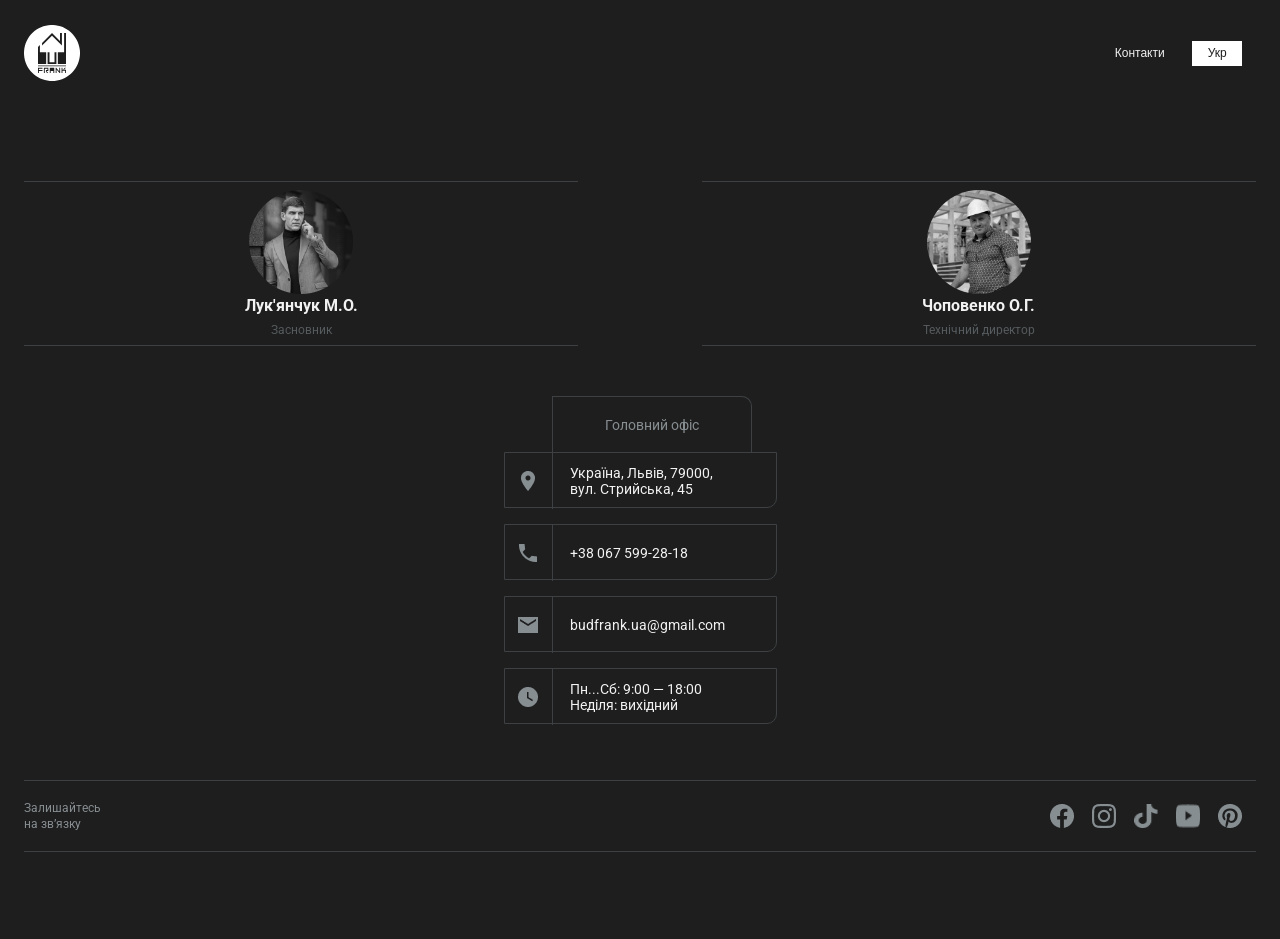
==== contact.html @ a81f270e "first" ====
<!DOCTYPE html>
<html lang="en">

  <head class="page">
    <meta charset="UTF-8">
    <meta http-equiv="X-UA-Compatible" content="IE=edge">
    <meta name="viewport" content="width=device-width, initial-scale=1.0">
    <link rel="stylesheet" href="styles/style.css">
    <link rel="preconnect" href="https://fonts.googleapis.com">
    <link rel="preconnect" href="https://fonts.gstatic.com" crossorigin>
    <link href="https://fonts.googleapis.com/css2?family=Roboto:wght@400;700&display=swap" rel="stylesheet">
    <title>Контакти</title>
  </head>

  <body class="page__body">
    <header class="header">
      <div class="container">
        <div class="header__content">
          <a href="/" class="header__logo header__logo--cont"></a>
          <div class="header__sub">
            <a href="./contact.html" class="header__contact header__contact--cont">
              Контакти
            </a>
            <select class="header__lang lang header__lang--cont">
              <option class="ukr" value="Укр">Укр</option>
              <option value="Рус">Рус</option>
              <option value="Eng">Eng</option>
              <option value="Нем">Нем</option>
              <option value="Исп">Исп</option>
            </select>
          </div>


        </div>
      </div>
    </header>

    <section class="page__content">
      <div class="container">
        <div class="content">
          <article class="content__left left">
            <div class="left__founder">
              <img src="/images/founder.png" class="left__image" alt="Лук'янчук М.О.">
              <div class="left__name">
                Лук'янчук М.О.
              </div>
              <div class="left__pos">
                Засновник
              </div>
            </div>
            <div class="left__boss">
              <img src="/images/boss.png" class="left__image" alt="Чоповенко О.Г.">
              <div class="left__name">
                Чоповенко О.Г.
              </div>
              <div class="left__pos">
                Технічний директор
              </div>
            </div>
          </article>
          <article class="content__right right">
            <div class="right__el right__el--title">
              <div class="right__icon right__icon--empty"></div>
              <div class="right__text right__text--title">
                Головний офіс
              </div>
            </div>
            <div class="right__el">
              <div class="right__icon right__icon--adr"></div>
              <a target="_blank" href="https://goo.gl/maps/V3TYuT43XSTMpSrF6" class="right__text">
                Україна, Львів, 79000,<br>
                вул. Стрийська, 45
              </a>
            </div>
            <div class="right__el">
              <div class="right__icon right__icon--tel"></div>
              <a href="tel:+380675992818" class="right__text">
                +38 067 599-28-18
              </a>
            </div>
            <div class="right__el">
              <div class="right__icon right__icon--email"></div>
              <a href="mailto:budfrank.ua@gmail.com" class="right__text">
                budfrank.ua@gmail.com
              </a>
            </div>
            <div class="right__el">
              <div class="right__icon right__icon--clock"></div>
              <div class="right__text">
                Пн...Сб: 9:00 — 18:00 <br>
                Неділя: вихідний
              </div>
            </div>
          </article>
        </div>
      </div>
    </section>

    <footer class="page__footer footer">
      <div class="container">
        <div class="footer__wrapper">
          <div class="footer__content">
            <div class="footer__text">
              Залишайтесь <br>
              на зв’язку
            </div>
            <div class="footer__icons">
              <a href="https://www.facebook.com/profile.php?id=100092285056429" target="_blank"
                style="text-decoration: none;">
                <img src="images/icon/facebook.png" alt="facebook" class="footer__icon">
              </a>
              <a href="https://www.instagram.com/budfrank.ua/" target="_blank" style="text-decoration: none;">
                <img src="images/icon/inst.png" alt="instagram" class="footer__icon">
              </a>
              <a href="https://www.tiktok.com/@budfrank.ua" target="_blank" style="text-decoration: none;">
                <img src="images/icon/tt.png" alt="tiktok" class="footer__icon">
              </a>
              <a href="https://www.youtube.com/@BUDFRANK/about" target="_blank" style="text-decoration: none;">
                <img src="images/icon/yt.png" alt="youtube" class="footer__icon">
              </a>
              <a href="https://ru.pinterest.com/bud_frank/" target="_blank" style="text-decoration: none;">
                <img src="images/icon/pint.png" alt="pinterest" class="footer__icon">
              </a>
            </div>
          </div>
        </div>
      </div>
    </footer>
  </body>

</html>
---- styles/style.css ----
* {
  padding: 0;
  margin: 0;
  box-sizing: border-box;
}

.page__body {
  background-color: #1E1E1E;
  font-family: "Roboto", sans-serif;
}
.page__header {
  padding-top: 25px;
  margin-bottom: 40px;
}
@media (min-width: 1362px) {
  .page__header {
    margin-bottom: 55px;
  }
}
.page__footer {
  margin-bottom: 87px;
}

.container {
  margin: 0 auto;
  padding: 0 24px;
}
@media (min-width: 1362px) {
  .container {
    padding: 0 120px;
  }
}
@media (min-width: 1920px) {
  .container {
    padding: 0 160px;
  }
}

.content__left {
  margin-bottom: 50px;
}
.content__right {
  margin-bottom: 56px;
}
@media (min-width: 1362px) {
  .content {
    display: flex;
    justify-content: space-between;
    gap: 5%;
  }
  .content__left {
    position: relative;
    top: 65px;
  }
}
@media (min-width: 1920px) {
  .content__left {
    top: 105px;
  }
}

.left {
  width: 100%;
  display: flex;
  justify-content: space-between;
}
.left__founder {
  width: 45%;
  height: 165px;
  border-bottom: 1px #3D4143 solid;
  border-top: 1px #3D4143 solid;
  padding: 8px 0;
  display: flex;
  flex-direction: column;
  align-items: center;
  justify-content: space-around;
}
@media (min-width: 1362px) {
  .left__founder {
    height: 330px;
  }
}
@media (min-width: 1920px) {
  .left__founder {
    height: 512px;
  }
}
.left__boss {
  width: 45%;
  height: 165px;
  border-bottom: 1px #3D4143 solid;
  border-top: 1px #3D4143 solid;
  padding: 8px 0;
  display: flex;
  flex-direction: column;
  align-items: center;
  justify-content: space-around;
}
@media (min-width: 1362px) {
  .left__boss {
    height: 330px;
  }
}
@media (min-width: 1920px) {
  .left__boss {
    height: 512px;
  }
}
.left__image {
  width: 104px;
  height: 104px;
  border-radius: 50%;
}
@media (min-width: 1362px) {
  .left__image {
    width: 208px;
    height: 208px;
  }
}
@media (min-width: 1920px) {
  .left__image {
    width: 345px;
    height: 345px;
  }
}
.left__name {
  font-size: 16px;
  line-height: 24px;
  font-weight: 700;
  color: #F2F2F3;
}
@media (min-width: 1362px) {
  .left__name {
    font-size: 24px;
  }
}
.left__pos {
  font-size: 12px;
  line-height: 24px;
  font-weight: 400;
  color: #555B5E;
}
@media (min-width: 1362px) {
  .left__pos {
    font-size: 16px;
  }
}
@media (min-width: 1920px) {
  .left__pos {
    position: relative;
    top: -20px;
  }
}

.right {
  width: 100%;
}
.right__el {
  margin: 0 auto;
  border: 1px solid #3D4143;
  border-radius: 0 0 10px 0;
  display: flex;
  width: 273px;
  height: 56px;
  margin-bottom: 16px;
}
.right__el--title {
  margin-bottom: 0;
  border: none;
}
@media (min-width: 1362px) {
  .right__el {
    margin: none;
    height: 65px;
    width: 100%;
    margin-bottom: 25px;
  }
  .right__el--title {
    margin-bottom: 0;
  }
}
@media (min-width: 1920px) {
  .right__el {
    height: 105px;
  }
}
.right__icon {
  width: 60px;
  height: 56px;
  background-position: center;
  background-repeat: no-repeat;
  border-right: 1px solid #3D4143;
}
.right__icon--empty {
  border: none;
}
@media (min-width: 1362px) {
  .right__icon {
    height: 65px;
    width: 65px;
  }
}
@media (min-width: 1920px) {
  .right__icon {
    width: 105px;
    height: 105px;
  }
}
.right__icon--adr {
  background-image: url(../images/icon/adr.png);
}
.right__icon--tel {
  background-image: url(../images/icon/phone.png);
}
.right__icon--email {
  background-image: url(../images/icon/email.png);
}
.right__icon--clock {
  background-image: url(../images/icon/clock.png);
}
.right__text {
  display: flex;
  align-items: center;
  padding-left: 17px;
  height: 56px;
  width: 100%;
  font-size: 14px;
  font-weight: 400;
  text-decoration: none;
  color: #F2F2F3;
}
@media (min-width: 1362px) {
  .right__text {
    height: 65px;
    padding-left: 20px;
  }
}
@media (min-width: 1920px) {
  .right__text {
    padding-left: 30px;
    height: 105px;
    font-size: 16px;
  }
}
.right__text--title {
  color: #878E92;
  border: 1px solid #3D4143;
  border-bottom: none;
  border-radius: 0 10px 0 0;
  width: 200px;
  justify-content: center;
  padding: 0;
  position: relative;
  left: -12px;
}
@media (min-width: 1362px) {
  .right__text--title {
    height: 65px;
    left: -6px;
  }
}
@media (min-width: 1920px) {
  .right__text--title {
    width: 275px;
    height: 105px;
    left: -14px;
    font-size: 16px;
  }
}

.footer__content {
  padding: 19px 0;
  display: flex;
  align-items: center;
  justify-content: space-between;
  border-top: 1px solid #3D4143;
  border-bottom: 1px solid #3D4143;
}
@media (min-width: 1362px) {
  .footer__content {
    width: 352px;
    position: relative;
    left: 63%;
  }
}
.footer__text {
  color: #878E92;
  font-size: 12px;
  line-height: 16px;
}
@media (min-width: 1362px) {
  .footer__text {
    font-size: 14px;
  }
}
.footer__icons {
  height: 24px;
}
.footer__icon {
  margin-right: 14px;
  width: 24px;
  height: 24px;
}
@media (min-width: 1362px) {
  .footer__icon {
    margin-right: 20px;
  }
}

.slider {
  position: relative;
}

.slick-arrow {
  position: absolute;
  z-index: 10;
  font-size: 0;
}

.slick-arrow.slick-prev {
  display: none !important;
  border: 1px solid #fff;
  width: 30px;
  height: 30px;
  top: 30%;
  right: 5%;
  background: url(../images/call_made.png) 0 0/100% no-repeat;
}
@media (min-width: 1362px) {
  .slick-arrow.slick-prev {
    display: block !important;
    z-index: 999 !important;
  }
}

.slick-arrow.slick-next {
  display: none !important;
  border: 1px solid #fff;
  width: 30px;
  height: 30px;
  right: 5%;
  top: 60%;
  background: url(../images/call_made1.png) 0 0/100% no-repeat;
}
@media (min-width: 1362px) {
  .slick-arrow.slick-next {
    display: block !important;
    z-index: 999 !important;
  }
}

.slick-track {
  display: flex;
}

.slick-list {
  overflow: hidden;
}

.slider-image {
  max-width: 100%;
  height: 100vh;
  background-image: url(../images/slide1.png);
  background-position: center;
  background-size: cover;
  background-repeat: no-repeat;
}

.slider-image-2 {
  max-width: 100%;
  height: 100vh;
  background-image: url(../images/slide1.png);
  background-position: center;
  background-size: cover;
  background-repeat: no-repeat;
}

.slider-image-3 {
  max-width: 100%;
  height: 100vh;
  background-image: url(../images/slide1.png);
  background-position: center;
  background-size: cover;
  background-repeat: no-repeat;
}

.slider-item {
  max-width: 100%;
  height: 100vh;
}

.header {
  padding-top: 25px;
  margin-bottom: 100px;
}
.header__sub {
  font-family: "Inter", sans-serif;
  font-weight: 400;
  width: 155px;
  display: flex;
  justify-content: space-around;
}
.header__content {
  display: flex;
  justify-content: space-between;
  width: 100%;
  height: 56px;
  align-items: center;
}
.header__logo {
  width: 56px;
  height: 56px;
  background-image: url(../images/Vector.svg);
  background-position: center;
  background-size: cover;
}
.header__logo--cont {
  background-image: url(../images/homesvg.svg);
}
@media (min-width: 1362px) {
  .header__logo {
    width: 64px;
    height: 64px;
  }
}
.header__contact {
  line-height: 24px;
  font-size: 12px;
  text-decoration: none;
  color: #1E1E1E;
}
.header__contact--cont {
  color: #F2F2F3;
}
@media (min-width: 1362px) {
  .header__contact {
    font-size: 16px;
    line-height: 32px;
    margin-right: 40px;
  }
}
.header__lang {
  position: relative;
  text-align: center;
  font-size: 12px;
  background-color: #1E1E1E;
  border: none;
  height: 25px;
  width: 50px;
  color: #F2F2F3;
  -webkit-appearance: none;
     -moz-appearance: none;
          appearance: none;
}
.header__lang--cont {
  color: #1E1E1E;
  background-color: #fff;
}
@media (min-width: 1362px) {
  .header__lang {
    width: 100px;
    height: 32px;
  }
}

.contents {
  max-width: 50%;
  z-index: -1;
}
.contents__wrapper-first {
  display: flex;
  flex-direction: column;
  width: 280px;
}
@media (min-width: 1362px) {
  .contents__wrapper-first {
    width: 400px;
  }
}
@media (min-width: 1920px) {
  .contents__wrapper-first {
    width: 650px;
  }
}
.contents__wrapper-second {
  width: 280px;
  display: flex;
  justify-content: space-between;
  align-items: center;
}
@media (min-width: 1362px) {
  .contents__wrapper-second {
    width: 400px;
  }
}
@media (min-width: 1920px) {
  .contents__wrapper-second {
    width: 650px;
  }
}
.contents__subtitle {
  font-family: "Exo 2", sans-serif;
  font-weight: 500;
  font-size: 38px;
  color: #fff;
}
@media (min-width: 1362px) {
  .contents__subtitle {
    font-size: 54px;
  }
}
@media (min-width: 1920px) {
  .contents__subtitle {
    font-size: 72px;
  }
}
.contents__rec {
  width: 50px;
  height: 60px;
  border: 1px solid #fff;
  border-radius: 10px 0 0 0;
}
@media (min-width: 1362px) {
  .contents__rec {
    width: 60px;
    height: 80px;
  }
}
@media (min-width: 1920px) {
  .contents__rec {
    width: 80px;
    height: 115px;
  }
}
.contents__title {
  font-family: "Exo 2", sans-serif;
  font-weight: 900;
  font-size: 49px;
  color: #fff;
  text-transform: uppercase;
  margin-bottom: 20px;
}
@media (min-width: 1362px) {
  .contents__title {
    font-size: 64px;
  }
}
@media (min-width: 1920px) {
  .contents__title {
    font-size: 92px;
  }
}
.contents__text-first {
  width: 200px;
  height: 55px;
  border: 1px solid #fff;
  display: flex;
  align-items: center;
  justify-content: center;
  border-radius: 0 10px 0 0;
  font-family: "Roboto", sans-serif;
  font-weight: 900;
  font-size: 22px;
  color: #fff;
}
@media (min-width: 1362px) {
  .contents__text-first {
    width: 275px;
    height: 75px;
    font-size: 32px;
  }
}
@media (min-width: 1920px) {
  .contents__text-first {
    width: 375px;
    height: 105px;
    font-size: 42px;
  }
}
.contents__text-second {
  height: 123px;
  width: 200px;
  border: 1px solid #fff;
  display: flex;
  align-items: center;
  justify-content: center;
  border-radius: 0 0 10px 0;
  align-self: end;
  font-family: "Roboto", sans-serif;
  font-weight: 500;
  font-size: 12px;
  color: #fff;
}
@media (min-width: 1362px) {
  .contents__text-second {
    width: 275px;
    height: 155px;
    font-size: 16px;
  }
}
@media (min-width: 1920px) {
  .contents__text-second {
    width: 380px;
    height: 215px;
    font-size: 23px;
  }
}
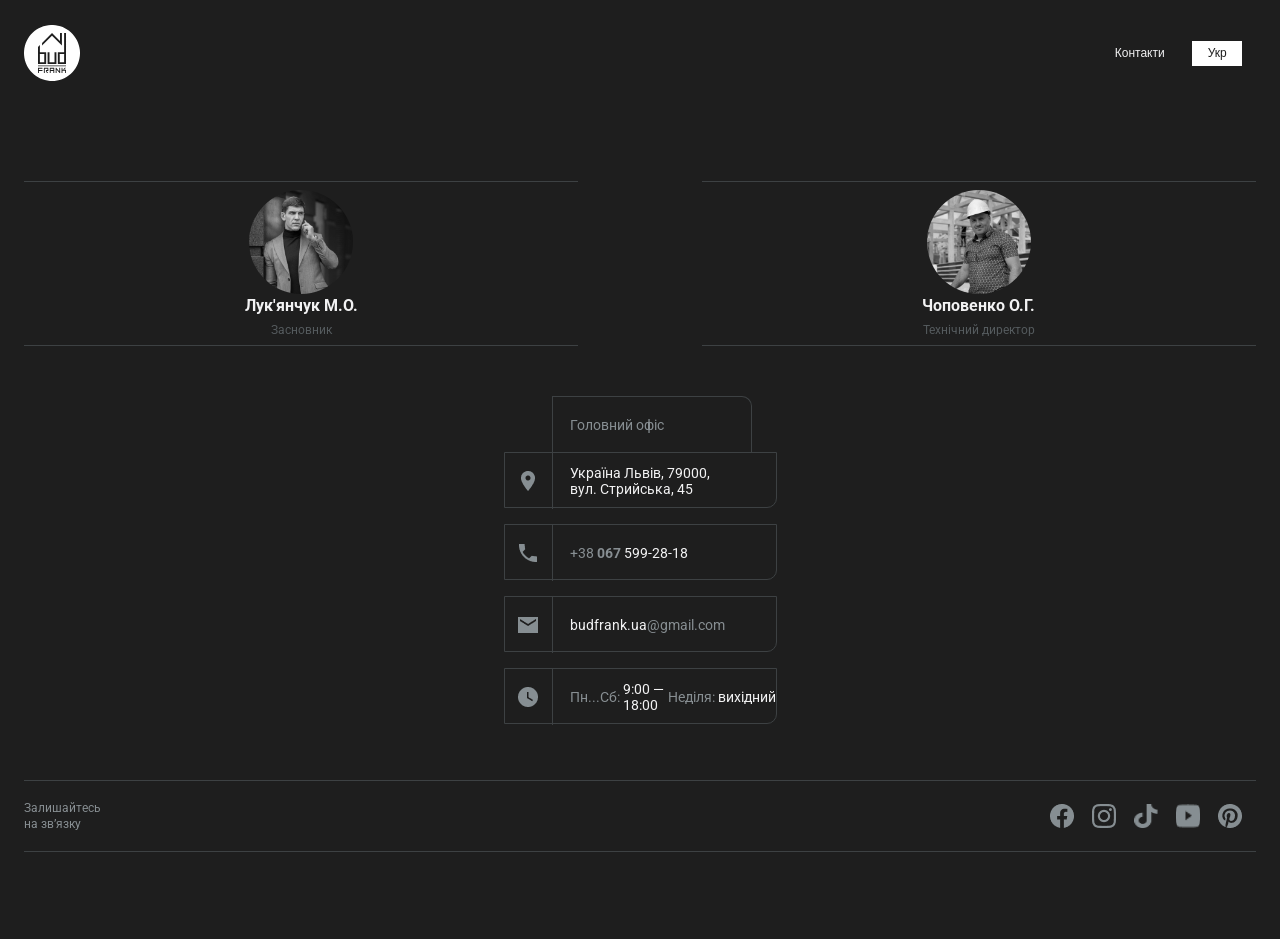
==== commit 839a02f7: "all lang done" ====
--- a/contact.html
+++ b/contact.html
@@ -8,29 +8,30 @@
     <link rel="stylesheet" href="styles/style.css">
     <link rel="preconnect" href="https://fonts.googleapis.com">
     <link rel="preconnect" href="https://fonts.gstatic.com" crossorigin>
+    <link rel="shortcut icon" href="/images/favicon.ico" type="image/x-icon">
     <link href="https://fonts.googleapis.com/css2?family=Roboto:wght@400;700&display=swap" rel="stylesheet">
-    <title>Контакти</title>
+    <title class="a">
+      Контакти
+    </title>
   </head>
 
   <body class="page__body">
     <header class="header">
       <div class="container">
         <div class="header__content">
-          <a href="/" class="header__logo header__logo--cont"></a>
+          <a href="/" class="header__logo header__logo--cont" id="logoC"></a>
           <div class="header__sub">
-            <a href="./contact.html" class="header__contact header__contact--cont">
+            <a href="./contact.html" class="header__contact header__contact--cont lng-contacts" id="contactC">
               Контакти
             </a>
             <select class="header__lang lang header__lang--cont">
-              <option class="ukr" value="Укр">Укр</option>
-              <option value="Рус">Рус</option>
-              <option value="Eng">Eng</option>
-              <option value="Нем">Нем</option>
-              <option value="Исп">Исп</option>
+              <option value="ua" selected>Укр</option>
+              <option value="rus">Рус</option>
+              <option value="en">Eng</option>
+              <option value="de">Нем</option>
+              <option value="sp">Исп</option>
             </select>
           </div>
-
-
         </div>
       </div>
     </header>
@@ -41,19 +42,19 @@
           <article class="content__left left">
             <div class="left__founder">
               <img src="/images/founder.png" class="left__image" alt="Лук'янчук М.О.">
-              <div class="left__name">
+              <div class="left__name lng-name1">
                 Лук'янчук М.О.
               </div>
-              <div class="left__pos">
+              <div class="left__pos lng-status1">
                 Засновник
               </div>
             </div>
             <div class="left__boss">
               <img src="/images/boss.png" class="left__image" alt="Чоповенко О.Г.">
-              <div class="left__name">
+              <div class="left__name lng-name2">
                 Чоповенко О.Г.
               </div>
-              <div class="left__pos">
+              <div class="left__pos lng-status2">
                 Технічний директор
               </div>
             </div>
@@ -61,34 +62,38 @@
           <article class="content__right right">
             <div class="right__el right__el--title">
               <div class="right__icon right__icon--empty"></div>
-              <div class="right__text right__text--title">
+              <div class="right__text right__text--title lng-office">
                 Головний офіс
               </div>
             </div>
             <div class="right__el">
               <div class="right__icon right__icon--adr"></div>
-              <a target="_blank" href="https://goo.gl/maps/V3TYuT43XSTMpSrF6" class="right__text">
-                Україна, Львів, 79000,<br>
-                вул. Стрийська, 45
+              <a target="_blank" href="https://goo.gl/maps/V3TYuT43XSTMpSrF6" class="right__text lng-adress">
+                Україна Львів, 79000,<br> вул. Стрийська, 45
               </a>
             </div>
             <div class="right__el">
               <div class="right__icon right__icon--tel"></div>
               <a href="tel:+380675992818" class="right__text">
-                +38 067 599-28-18
+                <span style="color: #878E92;">+38&#160;</span>
+                <span style="color: #878E92; font-weight: 700">067&#160;</span>
+                599-28-18
               </a>
             </div>
             <div class="right__el">
               <div class="right__icon right__icon--email"></div>
               <a href="mailto:budfrank.ua@gmail.com" class="right__text">
-                budfrank.ua@gmail.com
+                budfrank.ua
+                <span style="color: #878E92;">
+                  @gmail.com
+                </span>
               </a>
             </div>
             <div class="right__el">
               <div class="right__icon right__icon--clock"></div>
               <div class="right__text">
-                Пн...Сб: 9:00 — 18:00 <br>
-                Неділя: вихідний
+                <span style="color: #878E92;">Пн...Сб:&#160;</span>9:00 — 18:00&#160;&#160;&#160;<span
+                  style="color: #878E92;">Неділя:&#160;</span> вихідний
               </div>
             </div>
           </article>
@@ -100,7 +105,7 @@
       <div class="container">
         <div class="footer__wrapper">
           <div class="footer__content">
-            <div class="footer__text">
+            <div class="footer__text lng-message">
               Залишайтесь <br>
               на зв’язку
             </div>
@@ -126,6 +131,8 @@
         </div>
       </div>
     </footer>
+    <script src="arr-cont-tr.js"></script>
+    <script src="main2.js"></script>
   </body>
 
 </html>
--- a/styles/style.css
+++ b/styles/style.css
@@ -248,8 +248,6 @@
   border-bottom: none;
   border-radius: 0 10px 0 0;
   width: 200px;
-  justify-content: center;
-  padding: 0;
   position: relative;
   left: -12px;
 }
@@ -333,6 +331,39 @@
   }
 }
 
+.slick-dots {
+  display: none !important;
+  position: absolute;
+  top: 45%;
+  right: 5%;
+  display: flex;
+  flex-direction: column;
+  align-items: center;
+  justify-content: center;
+}
+@media (min-width: 1362px) {
+  .slick-dots {
+    display: block !important;
+  }
+}
+
+.slick-dots .slick-active button {
+  width: 25px !important;
+  border-color: none;
+  outline: none;
+}
+
+.slick-dots li {
+  list-style: none;
+}
+
+.slick-dots button {
+  font-size: 0;
+  width: 10px;
+  height: 10px;
+  color: #fff;
+}
+
 .slick-arrow.slick-next {
   display: none !important;
   border: 1px solid #fff;
@@ -369,7 +400,7 @@
 .slider-image-2 {
   max-width: 100%;
   height: 100vh;
-  background-image: url(../images/slide1.png);
+  background-image: url(../images/slide2.png);
   background-position: center;
   background-size: cover;
   background-repeat: no-repeat;
@@ -378,7 +409,7 @@
 .slider-image-3 {
   max-width: 100%;
   height: 100vh;
-  background-image: url(../images/slide1.png);
+  background-image: url(../images/slide3.png);
   background-position: center;
   background-size: cover;
   background-repeat: no-repeat;
@@ -410,12 +441,12 @@
 .header__logo {
   width: 56px;
   height: 56px;
-  background-image: url(../images/Vector.svg);
+  background-image: url(../images/logo.png);
   background-position: center;
   background-size: cover;
 }
 .header__logo--cont {
-  background-image: url(../images/homesvg.svg);
+  background-image: url(../images/logo-white.svg);
 }
 @media (min-width: 1362px) {
   .header__logo {
@@ -551,8 +582,9 @@
   }
 }
 .contents__text-first {
-  width: 200px;
-  height: 55px;
+  padding: 10px 20px;
+  width: 250px;
+  min-height: 55px;
   border: 1px solid #fff;
   display: flex;
   align-items: center;
@@ -566,14 +598,14 @@
 @media (min-width: 1362px) {
   .contents__text-first {
     width: 275px;
-    height: 75px;
+    min-height: 75px;
     font-size: 32px;
   }
 }
 @media (min-width: 1920px) {
   .contents__text-first {
     width: 375px;
-    height: 105px;
+    min-height: 105px;
     font-size: 42px;
   }
 }
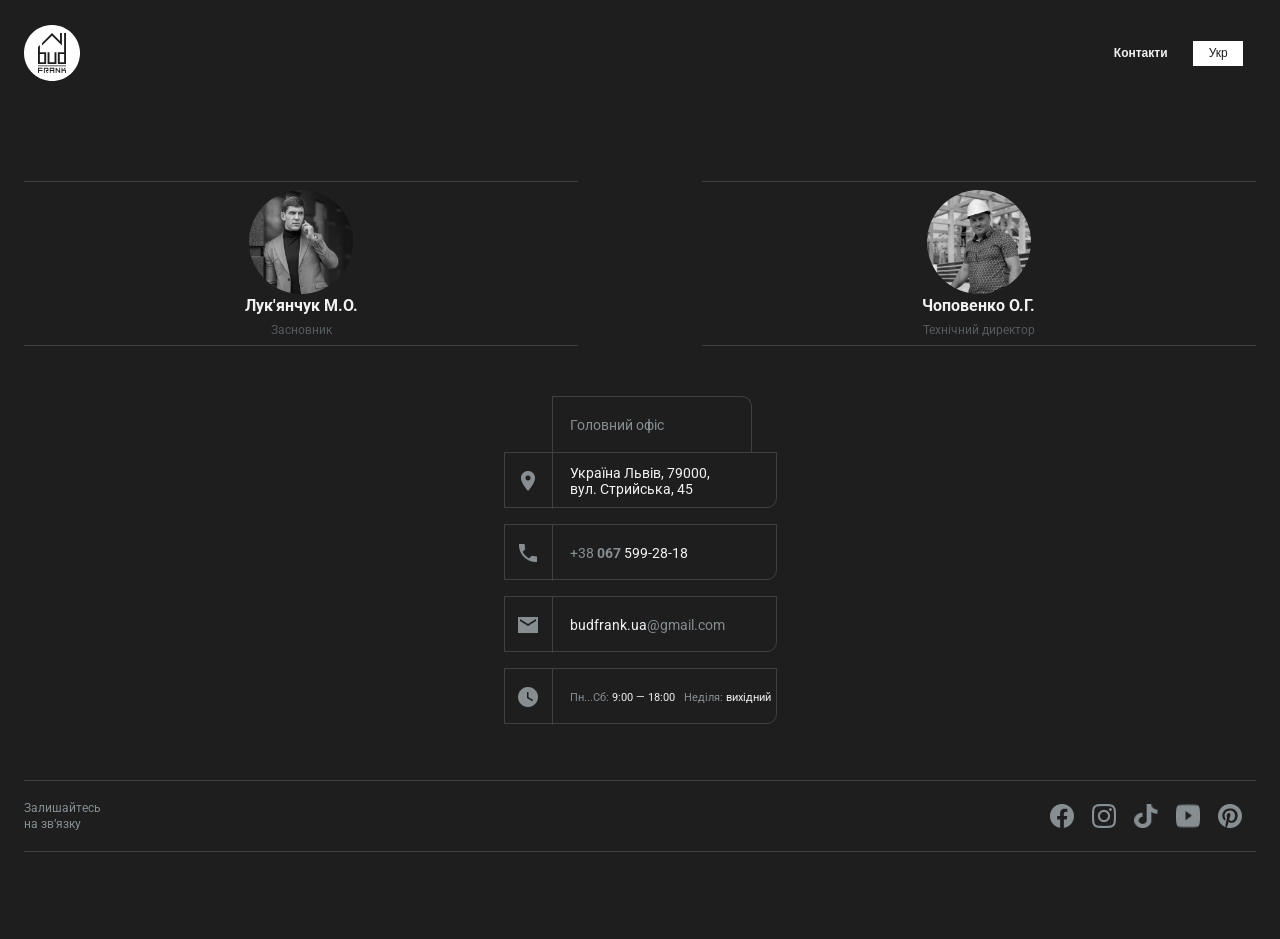
==== commit 512b7186: "all done" ====
--- a/contact.html
+++ b/contact.html
@@ -91,7 +91,7 @@
             </div>
             <div class="right__el">
               <div class="right__icon right__icon--clock"></div>
-              <div class="right__text">
+              <div class="right__text right__text--weekend">
                 <span style="color: #878E92;">Пн...Сб:&#160;</span>9:00 — 18:00&#160;&#160;&#160;<span
                   style="color: #878E92;">Неділя:&#160;</span> вихідний
               </div>
@@ -131,8 +131,8 @@
         </div>
       </div>
     </footer>
-    <script src="arr-cont-tr.js"></script>
-    <script src="main2.js"></script>
+    <script src="js/arr-cont-tr.js"></script>
+    <script src="js/main2.js"></script>
   </body>
 
 </html>
--- a/styles/style.css
+++ b/styles/style.css
@@ -239,6 +239,19 @@
   .right__text {
     padding-left: 30px;
     height: 105px;
+    font-size: 16px;
+  }
+}
+.right__text--weekend {
+  font-size: 11px;
+}
+@media (min-width: 1362px) {
+  .right__text--weekend {
+    font-size: 13px;
+  }
+}
+@media (min-width: 1920px) {
+  .right__text--weekend {
     font-size: 16px;
   }
 }
@@ -380,8 +393,12 @@
   }
 }
 
-.slick-track {
-  display: flex;
+.slider-num {
+  position: absolute;
+  top: 48.5%;
+  right: 8%;
+  color: #fff;
+  font-size: 15px;
 }
 
 .slick-list {
@@ -458,6 +475,7 @@
   line-height: 24px;
   font-size: 12px;
   text-decoration: none;
+  font-weight: 700;
   color: #1E1E1E;
 }
 .header__contact--cont {
@@ -501,11 +519,11 @@
 .contents__wrapper-first {
   display: flex;
   flex-direction: column;
-  width: 280px;
+  min-width: 280px;
 }
 @media (min-width: 1362px) {
   .contents__wrapper-first {
-    width: 400px;
+    width: 500px;
   }
 }
 @media (min-width: 1920px) {
@@ -514,14 +532,14 @@
   }
 }
 .contents__wrapper-second {
-  width: 280px;
+  min-width: 280px;
   display: flex;
   justify-content: space-between;
   align-items: center;
 }
 @media (min-width: 1362px) {
   .contents__wrapper-second {
-    width: 400px;
+    width: 500px;
   }
 }
 @media (min-width: 1920px) {
@@ -550,6 +568,7 @@
   height: 60px;
   border: 1px solid #fff;
   border-radius: 10px 0 0 0;
+  margin-left: 20px;
 }
 @media (min-width: 1362px) {
   .contents__rec {
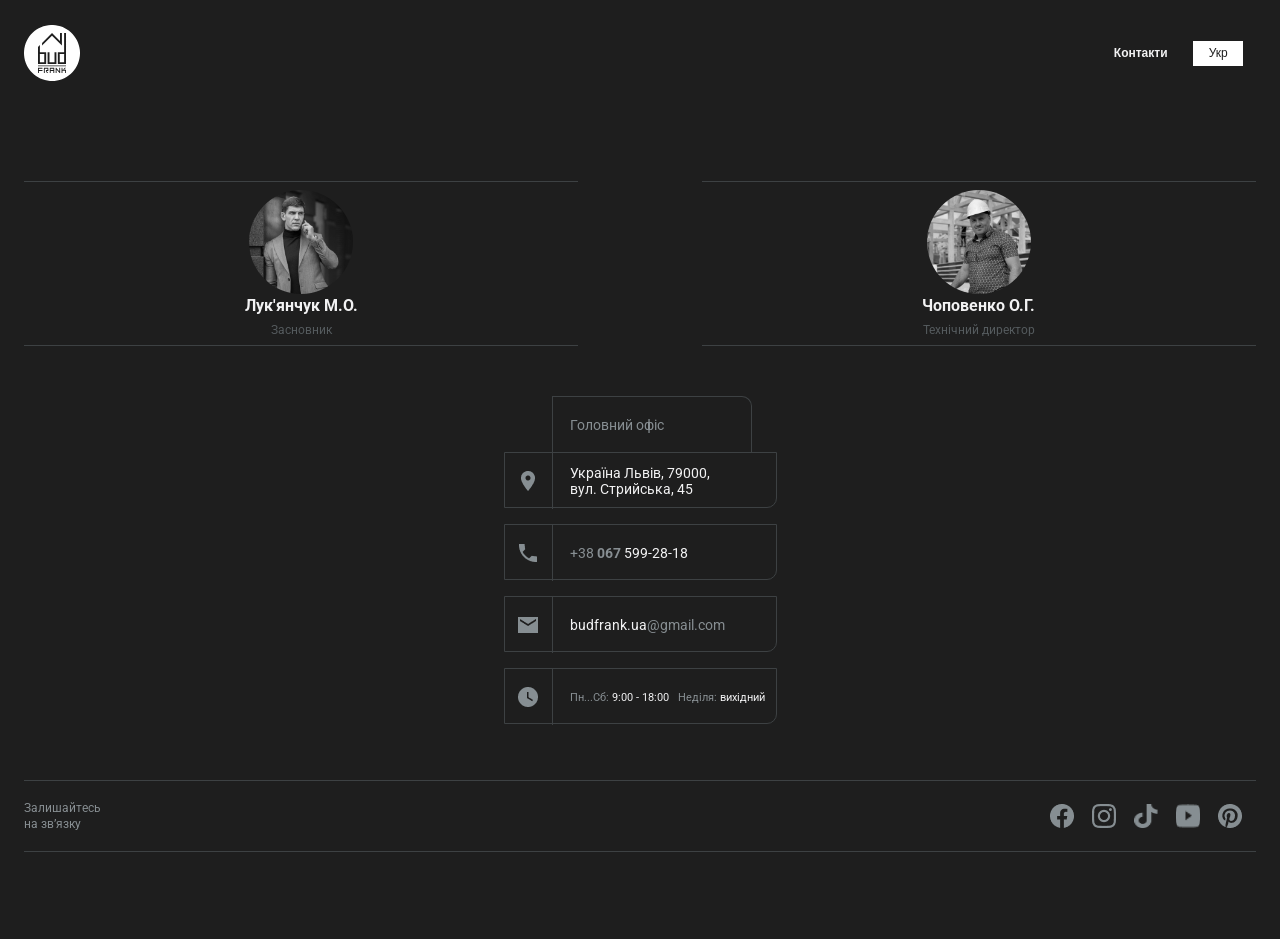
==== commit 303a4137: "add texts" ====
--- a/contact.html
+++ b/contact.html
@@ -28,8 +28,8 @@
               <option value="ua" selected>Укр</option>
               <option value="rus">Рус</option>
               <option value="en">Eng</option>
-              <option value="de">Нем</option>
-              <option value="sp">Исп</option>
+              <option value="de">Deu</option>
+              <option value="sp">Spa</option>
             </select>
           </div>
         </div>
@@ -92,8 +92,9 @@
             <div class="right__el">
               <div class="right__icon right__icon--clock"></div>
               <div class="right__text right__text--weekend">
-                <span style="color: #878E92;">Пн...Сб:&#160;</span>9:00 — 18:00&#160;&#160;&#160;<span
-                  style="color: #878E92;">Неділя:&#160;</span> вихідний
+                <span style="color: #878E92;" class="lng-text1">Пн...Сб:</span>&#160;<span class="lng-text4"> 9:00 —
+                  18:00</span>&#160;&#160;&#160;<span style="color: #878E92;"
+                  class="lng-text2">Неділя:</span>&#160;<span class="lng-text3">вихідний</span>
               </div>
             </div>
           </article>
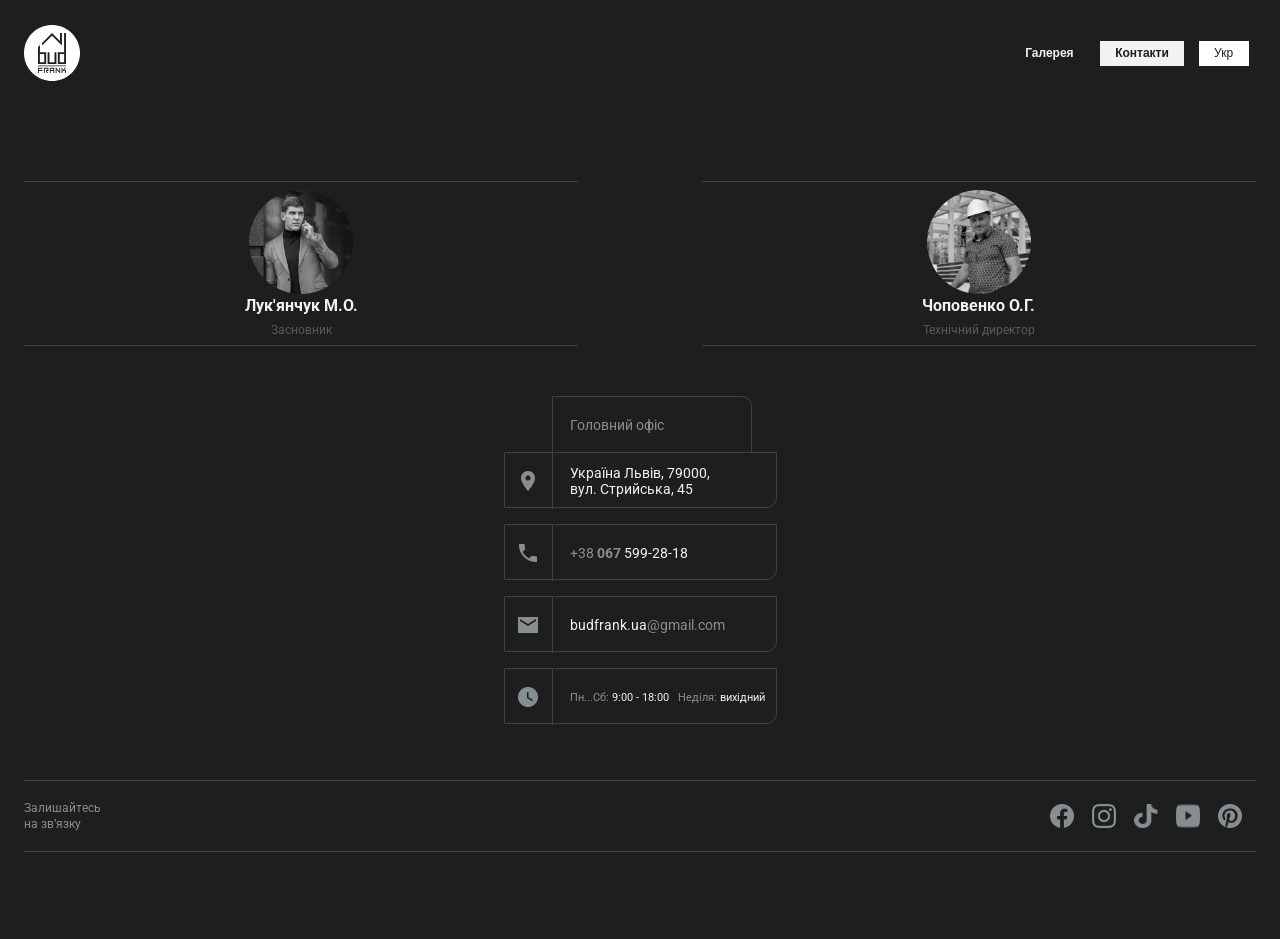
==== commit 1b05473b: "add gallery" ====
--- a/contact.html
+++ b/contact.html
@@ -21,6 +21,9 @@
         <div class="header__content">
           <a href="/" class="header__logo header__logo--cont" id="logoC"></a>
           <div class="header__sub">
+            <a href="./gallery.html" class="header__gallery lng-gallery" id="galleryC">
+              Галерея
+            </a>
             <a href="./contact.html" class="header__contact header__contact--cont lng-contacts" id="contactC">
               Контакти
             </a>
--- a/styles/style.css
+++ b/styles/style.css
@@ -1,3 +1,848 @@
+.grid {
+  display: grid;
+  grid-template: repeat(1, 1fr)/repeat(4, 55px);
+  gap: 16px;
+  justify-content: center;
+}
+@media (min-width: 1362px) {
+  .grid {
+    grid-template: repeat(1, 1fr)/repeat(12, 65px);
+    gap: 31px;
+  }
+}
+@media (min-width: 1920px) {
+  .grid {
+    grid-template: repeat(1, 1fr)/repeat(12, 104px);
+    gap: 32px;
+  }
+}
+.grid--tablet {
+  display: block;
+}
+@media (min-width: 1362px) {
+  .grid--tablet {
+    display: grid;
+  }
+}
+.grid--desktop {
+  display: block;
+}
+@media (min-width: 1920px) {
+  .grid--desktop {
+    display: grid;
+  }
+}
+.grid__item--phone-1-1 {
+  grid-column: 1/2;
+}
+.grid__item--phone-1-2 {
+  grid-column: 1/3;
+}
+.grid__item--phone-1-3 {
+  grid-column: 1/4;
+}
+.grid__item--phone-1-4 {
+  grid-column: 1/5;
+}
+.grid__item--phone-2-2 {
+  grid-column: 2/3;
+}
+.grid__item--phone-2-3 {
+  grid-column: 2/4;
+}
+.grid__item--phone-2-4 {
+  grid-column: 2/5;
+}
+.grid__item--phone-3-3 {
+  grid-column: 3/4;
+}
+.grid__item--phone-3-4 {
+  grid-column: 3/5;
+}
+.grid__item--phone-4-4 {
+  grid-column: 4/5;
+}
+@media (min-width: 1362px) {
+  .grid__item--tablet-1-1 {
+    grid-column: 1/2;
+  }
+}
+@media (min-width: 1362px) {
+  .grid__item--tablet-1-2 {
+    grid-column: 1/3;
+  }
+}
+@media (min-width: 1362px) {
+  .grid__item--tablet-1-3 {
+    grid-column: 1/4;
+  }
+}
+@media (min-width: 1362px) {
+  .grid__item--tablet-1-4 {
+    grid-column: 1/5;
+  }
+}
+@media (min-width: 1362px) {
+  .grid__item--tablet-1-5 {
+    grid-column: 1/6;
+  }
+}
+@media (min-width: 1362px) {
+  .grid__item--tablet-1-6 {
+    grid-column: 1/7;
+  }
+}
+@media (min-width: 1362px) {
+  .grid__item--tablet-1-7 {
+    grid-column: 1/8;
+  }
+}
+@media (min-width: 1362px) {
+  .grid__item--tablet-1-8 {
+    grid-column: 1/9;
+  }
+}
+@media (min-width: 1362px) {
+  .grid__item--tablet-1-9 {
+    grid-column: 1/10;
+  }
+}
+@media (min-width: 1362px) {
+  .grid__item--tablet-1-10 {
+    grid-column: 1/11;
+  }
+}
+@media (min-width: 1362px) {
+  .grid__item--tablet-1-11 {
+    grid-column: 1/12;
+  }
+}
+@media (min-width: 1362px) {
+  .grid__item--tablet-1-12 {
+    grid-column: 1/13;
+  }
+}
+@media (min-width: 1362px) {
+  .grid__item--tablet-2-2 {
+    grid-column: 2/3;
+  }
+}
+@media (min-width: 1362px) {
+  .grid__item--tablet-2-3 {
+    grid-column: 2/4;
+  }
+}
+@media (min-width: 1362px) {
+  .grid__item--tablet-2-4 {
+    grid-column: 2/5;
+  }
+}
+@media (min-width: 1362px) {
+  .grid__item--tablet-2-5 {
+    grid-column: 2/6;
+  }
+}
+@media (min-width: 1362px) {
+  .grid__item--tablet-2-6 {
+    grid-column: 2/7;
+  }
+}
+@media (min-width: 1362px) {
+  .grid__item--tablet-2-7 {
+    grid-column: 2/8;
+  }
+}
+@media (min-width: 1362px) {
+  .grid__item--tablet-2-8 {
+    grid-column: 2/9;
+  }
+}
+@media (min-width: 1362px) {
+  .grid__item--tablet-2-9 {
+    grid-column: 2/10;
+  }
+}
+@media (min-width: 1362px) {
+  .grid__item--tablet-2-10 {
+    grid-column: 2/11;
+  }
+}
+@media (min-width: 1362px) {
+  .grid__item--tablet-2-11 {
+    grid-column: 2/12;
+  }
+}
+@media (min-width: 1362px) {
+  .grid__item--tablet-2-12 {
+    grid-column: 2/13;
+  }
+}
+@media (min-width: 1362px) {
+  .grid__item--tablet-3-3 {
+    grid-column: 3/4;
+  }
+}
+@media (min-width: 1362px) {
+  .grid__item--tablet-3-4 {
+    grid-column: 3/5;
+  }
+}
+@media (min-width: 1362px) {
+  .grid__item--tablet-3-5 {
+    grid-column: 3/6;
+  }
+}
+@media (min-width: 1362px) {
+  .grid__item--tablet-3-6 {
+    grid-column: 3/7;
+  }
+}
+@media (min-width: 1362px) {
+  .grid__item--tablet-3-7 {
+    grid-column: 3/8;
+  }
+}
+@media (min-width: 1362px) {
+  .grid__item--tablet-3-8 {
+    grid-column: 3/9;
+  }
+}
+@media (min-width: 1362px) {
+  .grid__item--tablet-3-9 {
+    grid-column: 3/10;
+  }
+}
+@media (min-width: 1362px) {
+  .grid__item--tablet-3-10 {
+    grid-column: 3/11;
+  }
+}
+@media (min-width: 1362px) {
+  .grid__item--tablet-3-11 {
+    grid-column: 3/12;
+  }
+}
+@media (min-width: 1362px) {
+  .grid__item--tablet-3-12 {
+    grid-column: 3/13;
+  }
+}
+@media (min-width: 1362px) {
+  .grid__item--tablet-4-4 {
+    grid-column: 4/5;
+  }
+}
+@media (min-width: 1362px) {
+  .grid__item--tablet-4-5 {
+    grid-column: 4/6;
+  }
+}
+@media (min-width: 1362px) {
+  .grid__item--tablet-4-6 {
+    grid-column: 4/7;
+  }
+}
+@media (min-width: 1362px) {
+  .grid__item--tablet-4-7 {
+    grid-column: 4/8;
+  }
+}
+@media (min-width: 1362px) {
+  .grid__item--tablet-4-8 {
+    grid-column: 4/9;
+  }
+}
+@media (min-width: 1362px) {
+  .grid__item--tablet-4-9 {
+    grid-column: 4/10;
+  }
+}
+@media (min-width: 1362px) {
+  .grid__item--tablet-4-10 {
+    grid-column: 4/11;
+  }
+}
+@media (min-width: 1362px) {
+  .grid__item--tablet-4-11 {
+    grid-column: 4/12;
+  }
+}
+@media (min-width: 1362px) {
+  .grid__item--tablet-4-12 {
+    grid-column: 4/13;
+  }
+}
+@media (min-width: 1362px) {
+  .grid__item--tablet-5-5 {
+    grid-column: 5/6;
+  }
+}
+@media (min-width: 1362px) {
+  .grid__item--tablet-5-6 {
+    grid-column: 5/7;
+  }
+}
+@media (min-width: 1362px) {
+  .grid__item--tablet-5-7 {
+    grid-column: 5/8;
+  }
+}
+@media (min-width: 1362px) {
+  .grid__item--tablet-5-8 {
+    grid-column: 5/9;
+  }
+}
+@media (min-width: 1362px) {
+  .grid__item--tablet-5-9 {
+    grid-column: 5/10;
+  }
+}
+@media (min-width: 1362px) {
+  .grid__item--tablet-5-10 {
+    grid-column: 5/11;
+  }
+}
+@media (min-width: 1362px) {
+  .grid__item--tablet-5-11 {
+    grid-column: 5/12;
+  }
+}
+@media (min-width: 1362px) {
+  .grid__item--tablet-5-12 {
+    grid-column: 5/13;
+  }
+}
+@media (min-width: 1362px) {
+  .grid__item--tablet-6-6 {
+    grid-column: 6/7;
+  }
+}
+@media (min-width: 1362px) {
+  .grid__item--tablet-6-7 {
+    grid-column: 6/8;
+  }
+}
+@media (min-width: 1362px) {
+  .grid__item--tablet-6-8 {
+    grid-column: 6/9;
+  }
+}
+@media (min-width: 1362px) {
+  .grid__item--tablet-6-9 {
+    grid-column: 6/10;
+  }
+}
+@media (min-width: 1362px) {
+  .grid__item--tablet-6-10 {
+    grid-column: 6/11;
+  }
+}
+@media (min-width: 1362px) {
+  .grid__item--tablet-6-11 {
+    grid-column: 6/12;
+  }
+}
+@media (min-width: 1362px) {
+  .grid__item--tablet-6-12 {
+    grid-column: 6/13;
+  }
+}
+@media (min-width: 1362px) {
+  .grid__item--tablet-7-7 {
+    grid-column: 7/8;
+  }
+}
+@media (min-width: 1362px) {
+  .grid__item--tablet-7-8 {
+    grid-column: 7/9;
+  }
+}
+@media (min-width: 1362px) {
+  .grid__item--tablet-7-9 {
+    grid-column: 7/10;
+  }
+}
+@media (min-width: 1362px) {
+  .grid__item--tablet-7-10 {
+    grid-column: 7/11;
+  }
+}
+@media (min-width: 1362px) {
+  .grid__item--tablet-7-11 {
+    grid-column: 7/12;
+  }
+}
+@media (min-width: 1362px) {
+  .grid__item--tablet-7-12 {
+    grid-column: 7/13;
+  }
+}
+@media (min-width: 1362px) {
+  .grid__item--tablet-8-8 {
+    grid-column: 8/9;
+  }
+}
+@media (min-width: 1362px) {
+  .grid__item--tablet-8-9 {
+    grid-column: 8/10;
+  }
+}
+@media (min-width: 1362px) {
+  .grid__item--tablet-8-10 {
+    grid-column: 8/11;
+  }
+}
+@media (min-width: 1362px) {
+  .grid__item--tablet-8-11 {
+    grid-column: 8/12;
+  }
+}
+@media (min-width: 1362px) {
+  .grid__item--tablet-8-12 {
+    grid-column: 8/13;
+  }
+}
+@media (min-width: 1362px) {
+  .grid__item--tablet-9-9 {
+    grid-column: 9/10;
+  }
+}
+@media (min-width: 1362px) {
+  .grid__item--tablet-9-10 {
+    grid-column: 9/11;
+  }
+}
+@media (min-width: 1362px) {
+  .grid__item--tablet-9-11 {
+    grid-column: 9/12;
+  }
+}
+@media (min-width: 1362px) {
+  .grid__item--tablet-9-12 {
+    grid-column: 9/13;
+  }
+}
+@media (min-width: 1362px) {
+  .grid__item--tablet-10-10 {
+    grid-column: 10/11;
+  }
+}
+@media (min-width: 1362px) {
+  .grid__item--tablet-10-11 {
+    grid-column: 10/12;
+  }
+}
+@media (min-width: 1362px) {
+  .grid__item--tablet-10-12 {
+    grid-column: 10/13;
+  }
+}
+@media (min-width: 1362px) {
+  .grid__item--tablet-11-11 {
+    grid-column: 11/12;
+  }
+}
+@media (min-width: 1362px) {
+  .grid__item--tablet-11-12 {
+    grid-column: 11/13;
+  }
+}
+@media (min-width: 1362px) {
+  .grid__item--tablet-12-12 {
+    grid-column: 12/13;
+  }
+}
+@media (min-width: 1920px) {
+  .grid__item--desktop-1-1 {
+    grid-column: 1/2;
+  }
+}
+@media (min-width: 1920px) {
+  .grid__item--desktop-1-2 {
+    grid-column: 1/3;
+  }
+}
+@media (min-width: 1920px) {
+  .grid__item--desktop-1-3 {
+    grid-column: 1/4;
+  }
+}
+@media (min-width: 1920px) {
+  .grid__item--desktop-1-4 {
+    grid-column: 1/5;
+  }
+}
+@media (min-width: 1920px) {
+  .grid__item--desktop-1-5 {
+    grid-column: 1/6;
+  }
+}
+@media (min-width: 1920px) {
+  .grid__item--desktop-1-6 {
+    grid-column: 1/7;
+  }
+}
+@media (min-width: 1920px) {
+  .grid__item--desktop-1-7 {
+    grid-column: 1/8;
+  }
+}
+@media (min-width: 1920px) {
+  .grid__item--desktop-1-8 {
+    grid-column: 1/9;
+  }
+}
+@media (min-width: 1920px) {
+  .grid__item--desktop-1-9 {
+    grid-column: 1/10;
+  }
+}
+@media (min-width: 1920px) {
+  .grid__item--desktop-1-10 {
+    grid-column: 1/11;
+  }
+}
+@media (min-width: 1920px) {
+  .grid__item--desktop-1-11 {
+    grid-column: 1/12;
+  }
+}
+@media (min-width: 1920px) {
+  .grid__item--desktop-1-12 {
+    grid-column: 1/13;
+  }
+}
+@media (min-width: 1920px) {
+  .grid__item--desktop-2-2 {
+    grid-column: 2/3;
+  }
+}
+@media (min-width: 1920px) {
+  .grid__item--desktop-2-3 {
+    grid-column: 2/4;
+  }
+}
+@media (min-width: 1920px) {
+  .grid__item--desktop-2-4 {
+    grid-column: 2/5;
+  }
+}
+@media (min-width: 1920px) {
+  .grid__item--desktop-2-5 {
+    grid-column: 2/6;
+  }
+}
+@media (min-width: 1920px) {
+  .grid__item--desktop-2-6 {
+    grid-column: 2/7;
+  }
+}
+@media (min-width: 1920px) {
+  .grid__item--desktop-2-7 {
+    grid-column: 2/8;
+  }
+}
+@media (min-width: 1920px) {
+  .grid__item--desktop-2-8 {
+    grid-column: 2/9;
+  }
+}
+@media (min-width: 1920px) {
+  .grid__item--desktop-2-9 {
+    grid-column: 2/10;
+  }
+}
+@media (min-width: 1920px) {
+  .grid__item--desktop-2-10 {
+    grid-column: 2/11;
+  }
+}
+@media (min-width: 1920px) {
+  .grid__item--desktop-2-11 {
+    grid-column: 2/12;
+  }
+}
+@media (min-width: 1920px) {
+  .grid__item--desktop-2-12 {
+    grid-column: 2/13;
+  }
+}
+@media (min-width: 1920px) {
+  .grid__item--desktop-3-3 {
+    grid-column: 3/4;
+  }
+}
+@media (min-width: 1920px) {
+  .grid__item--desktop-3-4 {
+    grid-column: 3/5;
+  }
+}
+@media (min-width: 1920px) {
+  .grid__item--desktop-3-5 {
+    grid-column: 3/6;
+  }
+}
+@media (min-width: 1920px) {
+  .grid__item--desktop-3-6 {
+    grid-column: 3/7;
+  }
+}
+@media (min-width: 1920px) {
+  .grid__item--desktop-3-7 {
+    grid-column: 3/8;
+  }
+}
+@media (min-width: 1920px) {
+  .grid__item--desktop-3-8 {
+    grid-column: 3/9;
+  }
+}
+@media (min-width: 1920px) {
+  .grid__item--desktop-3-9 {
+    grid-column: 3/10;
+  }
+}
+@media (min-width: 1920px) {
+  .grid__item--desktop-3-10 {
+    grid-column: 3/11;
+  }
+}
+@media (min-width: 1920px) {
+  .grid__item--desktop-3-11 {
+    grid-column: 3/12;
+  }
+}
+@media (min-width: 1920px) {
+  .grid__item--desktop-3-12 {
+    grid-column: 3/13;
+  }
+}
+@media (min-width: 1920px) {
+  .grid__item--desktop-4-4 {
+    grid-column: 4/5;
+  }
+}
+@media (min-width: 1920px) {
+  .grid__item--desktop-4-5 {
+    grid-column: 4/6;
+  }
+}
+@media (min-width: 1920px) {
+  .grid__item--desktop-4-6 {
+    grid-column: 4/7;
+  }
+}
+@media (min-width: 1920px) {
+  .grid__item--desktop-4-7 {
+    grid-column: 4/8;
+  }
+}
+@media (min-width: 1920px) {
+  .grid__item--desktop-4-8 {
+    grid-column: 4/9;
+  }
+}
+@media (min-width: 1920px) {
+  .grid__item--desktop-4-9 {
+    grid-column: 4/10;
+  }
+}
+@media (min-width: 1920px) {
+  .grid__item--desktop-4-10 {
+    grid-column: 4/11;
+  }
+}
+@media (min-width: 1920px) {
+  .grid__item--desktop-4-11 {
+    grid-column: 4/12;
+  }
+}
+@media (min-width: 1920px) {
+  .grid__item--desktop-4-12 {
+    grid-column: 4/13;
+  }
+}
+@media (min-width: 1920px) {
+  .grid__item--desktop-5-5 {
+    grid-column: 5/6;
+  }
+}
+@media (min-width: 1920px) {
+  .grid__item--desktop-5-6 {
+    grid-column: 5/7;
+  }
+}
+@media (min-width: 1920px) {
+  .grid__item--desktop-5-7 {
+    grid-column: 5/8;
+  }
+}
+@media (min-width: 1920px) {
+  .grid__item--desktop-5-8 {
+    grid-column: 5/9;
+  }
+}
+@media (min-width: 1920px) {
+  .grid__item--desktop-5-9 {
+    grid-column: 5/10;
+  }
+}
+@media (min-width: 1920px) {
+  .grid__item--desktop-5-10 {
+    grid-column: 5/11;
+  }
+}
+@media (min-width: 1920px) {
+  .grid__item--desktop-5-11 {
+    grid-column: 5/12;
+  }
+}
+@media (min-width: 1920px) {
+  .grid__item--desktop-5-12 {
+    grid-column: 5/13;
+  }
+}
+@media (min-width: 1920px) {
+  .grid__item--desktop-6-6 {
+    grid-column: 6/7;
+  }
+}
+@media (min-width: 1920px) {
+  .grid__item--desktop-6-7 {
+    grid-column: 6/8;
+  }
+}
+@media (min-width: 1920px) {
+  .grid__item--desktop-6-8 {
+    grid-column: 6/9;
+  }
+}
+@media (min-width: 1920px) {
+  .grid__item--desktop-6-9 {
+    grid-column: 6/10;
+  }
+}
+@media (min-width: 1920px) {
+  .grid__item--desktop-6-10 {
+    grid-column: 6/11;
+  }
+}
+@media (min-width: 1920px) {
+  .grid__item--desktop-6-11 {
+    grid-column: 6/12;
+  }
+}
+@media (min-width: 1920px) {
+  .grid__item--desktop-6-12 {
+    grid-column: 6/13;
+  }
+}
+@media (min-width: 1920px) {
+  .grid__item--desktop-7-7 {
+    grid-column: 7/8;
+  }
+}
+@media (min-width: 1920px) {
+  .grid__item--desktop-7-8 {
+    grid-column: 7/9;
+  }
+}
+@media (min-width: 1920px) {
+  .grid__item--desktop-7-9 {
+    grid-column: 7/10;
+  }
+}
+@media (min-width: 1920px) {
+  .grid__item--desktop-7-10 {
+    grid-column: 7/11;
+  }
+}
+@media (min-width: 1920px) {
+  .grid__item--desktop-7-11 {
+    grid-column: 7/12;
+  }
+}
+@media (min-width: 1920px) {
+  .grid__item--desktop-7-12 {
+    grid-column: 7/13;
+  }
+}
+@media (min-width: 1920px) {
+  .grid__item--desktop-8-8 {
+    grid-column: 8/9;
+  }
+}
+@media (min-width: 1920px) {
+  .grid__item--desktop-8-9 {
+    grid-column: 8/10;
+  }
+}
+@media (min-width: 1920px) {
+  .grid__item--desktop-8-10 {
+    grid-column: 8/11;
+  }
+}
+@media (min-width: 1920px) {
+  .grid__item--desktop-8-11 {
+    grid-column: 8/12;
+  }
+}
+@media (min-width: 1920px) {
+  .grid__item--desktop-8-12 {
+    grid-column: 8/13;
+  }
+}
+@media (min-width: 1920px) {
+  .grid__item--desktop-9-9 {
+    grid-column: 9/10;
+  }
+}
+@media (min-width: 1920px) {
+  .grid__item--desktop-9-10 {
+    grid-column: 9/11;
+  }
+}
+@media (min-width: 1920px) {
+  .grid__item--desktop-9-11 {
+    grid-column: 9/12;
+  }
+}
+@media (min-width: 1920px) {
+  .grid__item--desktop-9-12 {
+    grid-column: 9/13;
+  }
+}
+@media (min-width: 1920px) {
+  .grid__item--desktop-10-10 {
+    grid-column: 10/11;
+  }
+}
+@media (min-width: 1920px) {
+  .grid__item--desktop-10-11 {
+    grid-column: 10/12;
+  }
+}
+@media (min-width: 1920px) {
+  .grid__item--desktop-10-12 {
+    grid-column: 10/13;
+  }
+}
+@media (min-width: 1920px) {
+  .grid__item--desktop-11-11 {
+    grid-column: 11/12;
+  }
+}
+@media (min-width: 1920px) {
+  .grid__item--desktop-11-12 {
+    grid-column: 11/13;
+  }
+}
+@media (min-width: 1920px) {
+  .grid__item--desktop-12-12 {
+    grid-column: 12/13;
+  }
+}
+
 * {
   padding: 0;
   margin: 0;
@@ -19,6 +864,9 @@
 }
 .page__footer {
   margin-bottom: 87px;
+}
+.page__grid {
+  padding-bottom: 64px;
 }
 
 .container {
@@ -318,125 +1166,6 @@
   }
 }
 
-.slider {
-  position: relative;
-}
-
-.slick-arrow {
-  position: absolute;
-  z-index: 10;
-  font-size: 0;
-}
-
-.slick-arrow.slick-prev {
-  display: none !important;
-  border: 1px solid #fff;
-  width: 30px;
-  height: 30px;
-  top: 30%;
-  right: 5%;
-  background: url(../images/call_made.png) 0 0/100% no-repeat;
-}
-@media (min-width: 1362px) {
-  .slick-arrow.slick-prev {
-    display: block !important;
-    z-index: 999 !important;
-  }
-}
-
-.slick-dots {
-  display: none !important;
-  position: absolute;
-  top: 45%;
-  right: 5%;
-  display: flex;
-  flex-direction: column;
-  align-items: center;
-  justify-content: center;
-}
-@media (min-width: 1362px) {
-  .slick-dots {
-    display: block !important;
-  }
-}
-
-.slick-dots .slick-active button {
-  width: 25px !important;
-  border-color: none;
-  outline: none;
-}
-
-.slick-dots li {
-  list-style: none;
-}
-
-.slick-dots button {
-  font-size: 0;
-  width: 10px;
-  height: 10px;
-  color: #fff;
-}
-
-.slick-arrow.slick-next {
-  display: none !important;
-  border: 1px solid #fff;
-  width: 30px;
-  height: 30px;
-  right: 5%;
-  top: 60%;
-  background: url(../images/call_made1.png) 0 0/100% no-repeat;
-}
-@media (min-width: 1362px) {
-  .slick-arrow.slick-next {
-    display: block !important;
-    z-index: 999 !important;
-  }
-}
-
-.slider-num {
-  position: absolute;
-  top: 48.5%;
-  right: 8%;
-  color: #fff;
-  font-size: 15px;
-}
-
-.slick-list {
-  overflow: hidden;
-}
-
-.slider-image {
-  max-width: 100%;
-  height: 100vh;
-  background-image: url(../images/slide1.png);
-  background-position: center;
-  background-size: cover;
-  background-repeat: no-repeat;
-}
-
-.slider-image-2 {
-  max-width: 100%;
-  height: 100vh;
-  background-image: url(../images/slide2.png);
-  background-position: center;
-  background-size: cover;
-  background-repeat: no-repeat;
-}
-
-.slider-image-3 {
-  max-width: 100%;
-  height: 100vh;
-  background-image: url(../images/slide3.png);
-  background-position: center;
-  background-size: cover;
-  background-repeat: no-repeat;
-}
-
-.slider-item {
-  max-width: 100%;
-  height: 100vh;
-}
-
 .header {
   padding-top: 25px;
   margin-bottom: 100px;
@@ -444,7 +1173,7 @@
 .header__sub {
   font-family: "Inter", sans-serif;
   font-weight: 400;
-  width: 155px;
+  width: 250px;
   display: flex;
   justify-content: space-around;
 }
@@ -472,6 +1201,7 @@
   }
 }
 .header__contact {
+  padding: 0 15px;
   line-height: 24px;
   font-size: 12px;
   text-decoration: none;
@@ -479,7 +1209,8 @@
   color: #1E1E1E;
 }
 .header__contact--cont {
-  color: #F2F2F3;
+  background-color: #F2F2F3;
+  color: #1E1E1E;
 }
 @media (min-width: 1362px) {
   .header__contact {
@@ -488,7 +1219,39 @@
     margin-right: 40px;
   }
 }
+.header__gallery {
+  text-align: center;
+  line-height: 24px;
+  font-size: 12px;
+  text-decoration: none;
+  font-weight: 700;
+  color: #F2F2F3;
+  background-color: #1E1E1E;
+  width: 72px;
+  text-align: center;
+}
+.header__gallery--cont {
+  color: #1E1E1E;
+}
+.header__gallery--main {
+  background-color: transparent;
+  color: #1E1E1E;
+}
+@media (min-width: 1362px) {
+  .header__gallery {
+    padding: 5px 15px;
+    width: 96px;
+    font-size: 16px;
+    margin-right: 40px;
+  }
+}
+@media (min-width: 1920px) {
+  .header__gallery {
+    width: 136px;
+  }
+}
 .header__lang {
+  padding: 5px 15px;
   position: relative;
   text-align: center;
   font-size: 12px;
@@ -507,7 +1270,7 @@
 }
 @media (min-width: 1362px) {
   .header__lang {
-    width: 100px;
+    width: 100px !important;
     height: 32px;
   }
 }
@@ -655,4 +1418,220 @@
     height: 215px;
     font-size: 23px;
   }
+}
+
+.slider {
+  position: relative;
+}
+
+.slick-arrow {
+  position: absolute;
+  z-index: 10;
+  font-size: 0;
+}
+
+.slick-arrow.slick-prev {
+  display: none !important;
+  border: 1px solid #fff;
+  width: 30px;
+  height: 30px;
+  top: 30%;
+  right: 5%;
+  background: url(../images/call_made.png) 0 0/100% no-repeat;
+}
+@media (min-width: 1362px) {
+  .slick-arrow.slick-prev {
+    display: block !important;
+    z-index: 999 !important;
+  }
+}
+
+.slick-dots {
+  display: none !important;
+  position: absolute;
+  top: 45%;
+  right: 5%;
+  display: flex;
+  flex-direction: column;
+  align-items: center;
+  justify-content: center;
+}
+@media (min-width: 1362px) {
+  .slick-dots {
+    display: block !important;
+  }
+}
+
+.slick-dots .slick-active button {
+  width: 25px !important;
+  border-color: none;
+  outline: none;
+}
+
+.slick-dots li {
+  list-style: none;
+}
+
+.slick-dots button {
+  font-size: 0;
+  width: 10px;
+  height: 10px;
+  color: #fff;
+}
+
+.slick-arrow.slick-next {
+  display: none !important;
+  border: 1px solid #fff;
+  width: 30px;
+  height: 30px;
+  right: 5%;
+  top: 60%;
+  background: url(../images/call_made1.png) 0 0/100% no-repeat;
+}
+@media (min-width: 1362px) {
+  .slick-arrow.slick-next {
+    display: block !important;
+    z-index: 999 !important;
+  }
+}
+
+.slider-num {
+  position: absolute;
+  top: 48.5%;
+  right: 8%;
+  color: #fff;
+  font-size: 15px;
+}
+
+.slick-list {
+  overflow: hidden;
+}
+
+.slider-image {
+  max-width: 100%;
+  height: 100vh;
+  background-image: url(../images/slide1.png);
+  background-position: center;
+  background-size: cover;
+  background-repeat: no-repeat;
+}
+
+.slider-image-2 {
+  max-width: 100%;
+  height: 100vh;
+  background-image: url(../images/slide2.png);
+  background-position: center;
+  background-size: cover;
+  background-repeat: no-repeat;
+}
+
+.slider-image-3 {
+  max-width: 100%;
+  height: 100vh;
+  background-image: url(../images/slide3.png);
+  background-position: center;
+  background-size: cover;
+  background-repeat: no-repeat;
+}
+
+.slider-item {
+  max-width: 100%;
+  height: 100vh;
+}
+
+.gallery__ph-1 {
+  width: 128px;
+  height: 128px;
+}
+@media (min-width: 1362px) {
+  .gallery__ph-1 {
+    width: 353px;
+    height: 353px;
+  }
+}
+@media (min-width: 1920px) {
+  .gallery__ph-1 {
+    width: 512px;
+    height: 512px;
+  }
+}
+.gallery__ph-2 {
+  width: 128px;
+  height: 128px;
+}
+@media (min-width: 1362px) {
+  .gallery__ph-2 {
+    width: 353px;
+    height: 353px;
+  }
+}
+@media (min-width: 1920px) {
+  .gallery__ph-2 {
+    width: 512px;
+    height: 512px;
+  }
+}
+.gallery__ph-3 {
+  width: 272px;
+  height: 272px;
+}
+@media (min-width: 1362px) {
+  .gallery__ph-3 {
+    width: 353px;
+    height: 353px;
+  }
+}
+@media (min-width: 1920px) {
+  .gallery__ph-3 {
+    width: 512px;
+    height: 512px;
+  }
+}
+.gallery__ph-4 {
+  width: 272px;
+  height: 360px;
+}
+@media (min-width: 1362px) {
+  .gallery__ph-4 {
+    width: 544px;
+    height: 728px;
+  }
+}
+@media (min-width: 1920px) {
+  .gallery__ph-4 {
+    width: 784px;
+    height: 1048px;
+  }
+}
+.gallery__ph-5 {
+  width: 272px;
+  height: 360px;
+}
+@media (min-width: 1362px) {
+  .gallery__ph-5 {
+    width: 544px;
+    height: 728px;
+  }
+}
+@media (min-width: 1920px) {
+  .gallery__ph-5 {
+    width: 784px;
+    height: 1048px;
+  }
+}
+.gallery__ph-6 {
+  width: 272px;
+  height: 176px;
+}
+@media (min-width: 1362px) {
+  .gallery__ph-6 {
+    width: 1120px;
+    height: 744px;
+  }
+}
+@media (min-width: 1920px) {
+  .gallery__ph-6 {
+    width: 1600px;
+    height: 1064px;
+  }
 }
